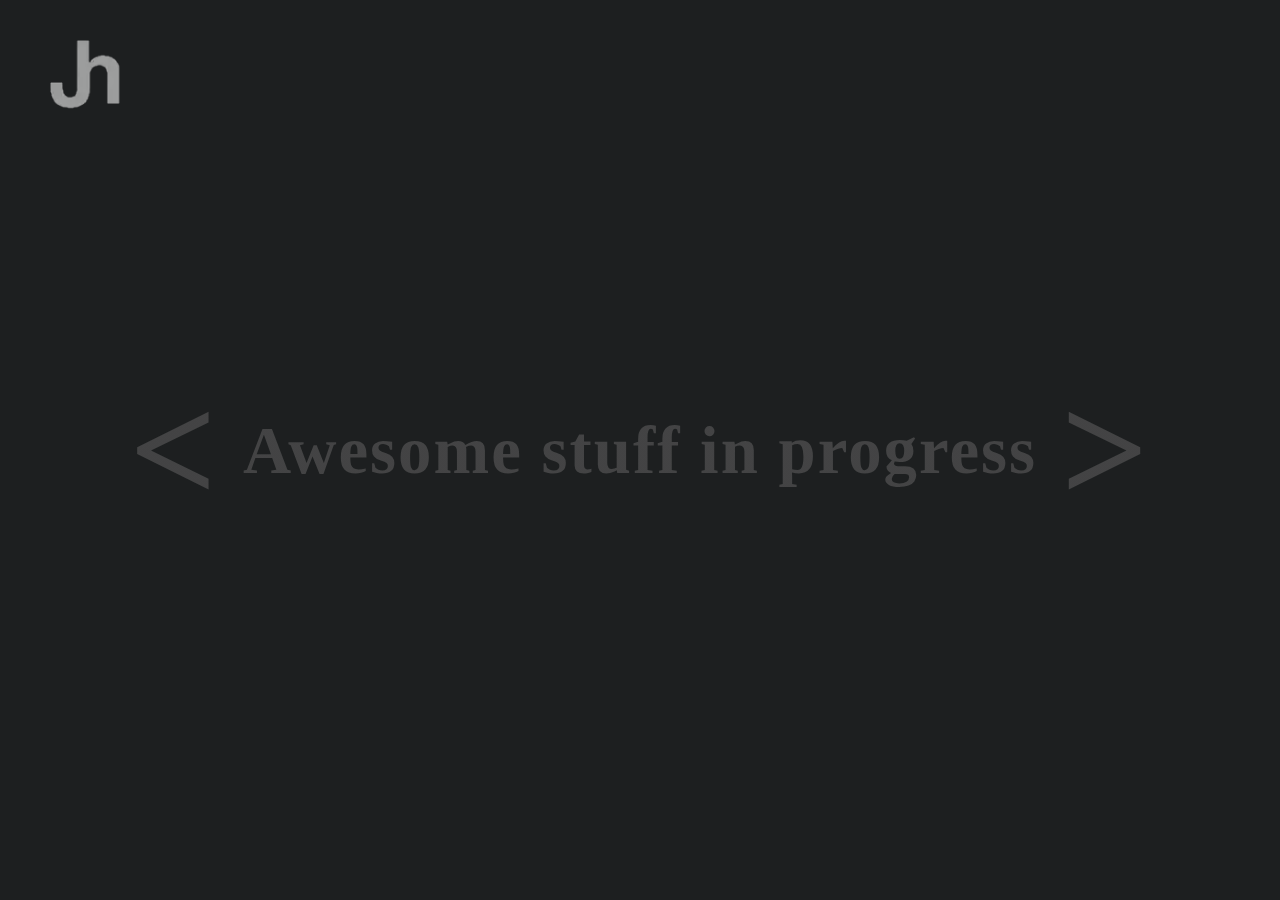
==== about.html @ 9899837f "linked about" ====
<!DOCTYPE html>
<html lang="en" dir="ltr">
  <head>
    <meta charset="utf-8">
    <title>Jimmy Hiller</title>
    <link rel="stylesheet" href="aboutstyle.css">
  </head>
  <body>
    <a href="index.html"> <img class="logo" src="jhlogo.png" alt=""> </a>
    <h1 class="header">

  <span><</span>Awesome stuff in progress<span>></span>
</h1>
  </body>
</html>
---- aboutstyle.css ----
html, body {
  height: 100%;
  margin: 0;
}

body {
  align-items: center;
  background-color: #1d1f20;
  display: flex;
  height: 100%;
  justify-content: center;
}

.logo {
  position:fixed;
  left:0;
  top:0;
  width: 100;
  height: 75px;
  margin-left: 40px;
  margin-top: 40px;
  opacity: 0.7;
}

h1 {
  align-items: center;
  display: flex;
  font-family: serif;
  font-size: 5.22vw;
  letter-spacing: 0.03em;
}

span {
  font-size: 12vw;
  display: inline-block;
  padding: 0 24px;
  vertical-align: middle;
}

.header {
  background-image: -webkit-linear-gradient(left, white 25%, #fde071 37.5%, #ef9671, #996a6e 62.5%, white 75%);
  /* background-image: linear-gradient(90deg, rgba(91, 91, 91, 0.62) 25%, #252525 38%, #606060, #aaaaaa 63%, rgba(91, 91, 91, 0.62) 75%); */
  background-image: linear-gradient(90deg, rgba(91, 91, 91, 0.62) 25%, #00f102 38%, #ebff00, #70cc59 63%, rgba(91, 91, 91, 0.62) 75%);
  background-position: right center;
  background-size: 400% auto;
  -webkit-background-clip: text;
  background-clip: text;
  color: white;
  -webkit-text-fill-color: transparent;
  text-fill-color: transparent;
  transition: color 200ms linear;
}

.header:hover {
  background-position: left center;
  color: #39d020;
  transition: background-position 2.5s ease-out;
}

/* GREEN/YELLOW gradient --- (90deg, rgba(91, 91, 91, 0.62) 25%, #00f102 38%, #ebff00, #70cc59 63%, rgba(91, 91, 91, 0.62) 75%) */
/* Grey/White gradient --- (90deg, rgba(91, 91, 91, 0.62) 25%, #252525 38%, #606060, #aaaaaa 63%, rgba(91, 91, 91, 0.62) 75%); */
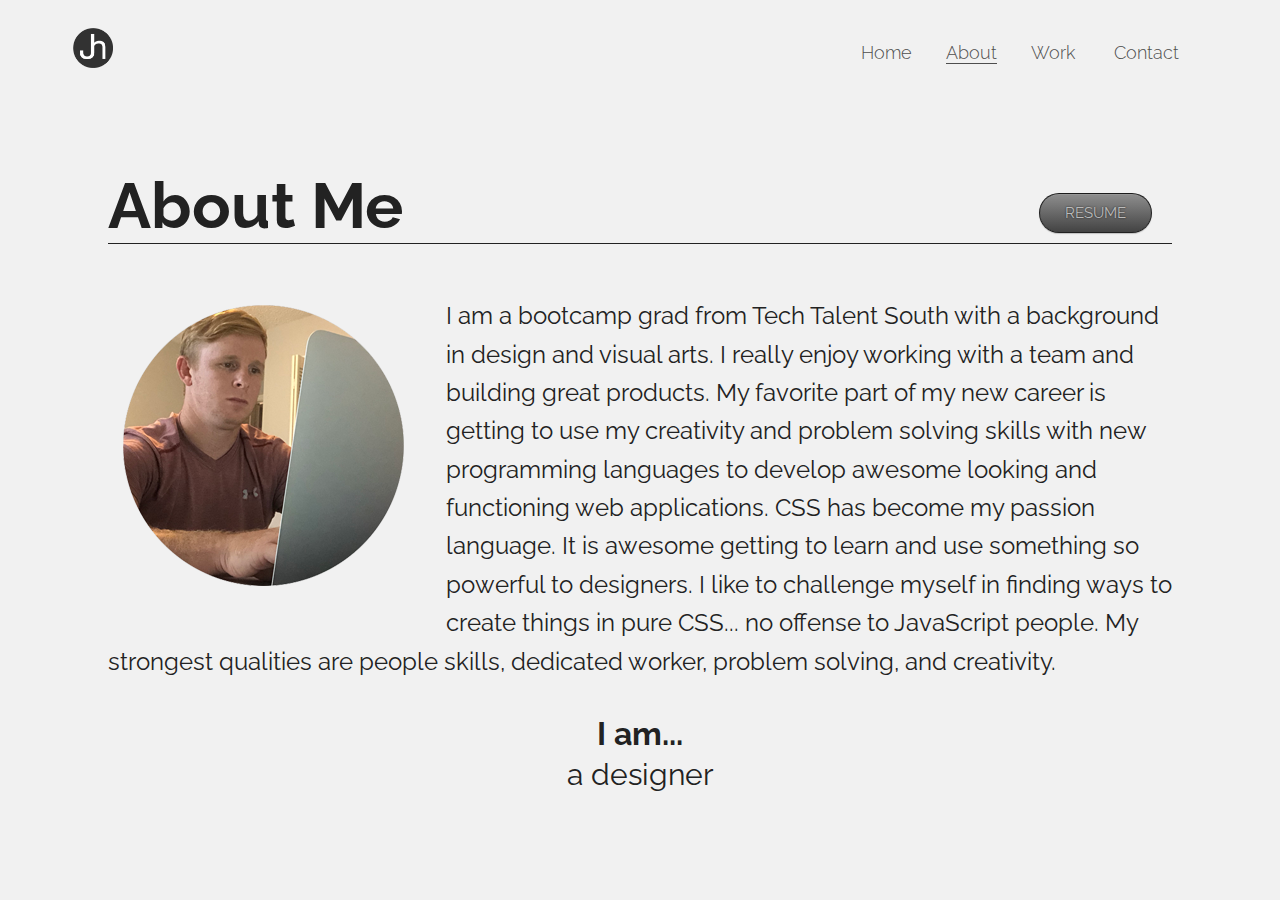
==== commit dfc9ec6e: "total redo of website" ====
--- a/about.html
+++ b/about.html
@@ -1,15 +1,115 @@
 <!DOCTYPE html>
 <html lang="en" dir="ltr">
+
+<head>
+  <meta charset="utf-8">
+  <title></title>
+</head>
+
+<body>
+  <!DOCTYPE html>
+  <html lang="en" dir="ltr">
+
   <head>
     <meta charset="utf-8">
-    <title>Jimmy Hiller</title>
-    <link rel="stylesheet" href="aboutstyle.css">
+    <title>Jimmy Hiller Web Designer/Developer</title>
+
+
+    <!-- CSS -->
+    <link rel="stylesheet" type="text/css" href="about.css">
+    <link rel="stylesheet" type="text/css" href="navstyle.css">
+
+    <!-- Bootstrap  -->
+    <link rel="stylesheet" href="css/bootstrap.css">
+
+    <!-- FONT AWESOME -->
+    <link rel="stylesheet" href="https://use.fontawesome.com/releases/v5.3.1/css/all.css" integrity="sha384-mzrmE5qonljUremFsqc01SB46JvROS7bZs3IO2EmfFsd15uHvIt+Y8vEf7N7fWAU" crossorigin="anonymous">
+
+    <!-- jQuery -->
+    <script src="https://ajax.googleapis.com/ajax/libs/jquery/3.3.1/jquery.min.js"></script>
+
   </head>
+
   <body>
-    <a href="index.html"> <img class="logo" src="jhlogo.png" alt=""> </a>
-    <h1 class="header">
 
-  <span><</span>Awesome stuff in progress<span>></span>
-</h1>
+    <!-- navbar -->
+    <header>
+      <div class="nav_bar">
+        <ul class="nav_">
+          <li class="item">
+            <a href="index.html">Home</a>
+          </li>
+
+          <li class="item">
+            <a href="about.html" class='active-page'>About</a>
+          </li>
+
+          <li class="item">
+            <a href="work.html">Work</a>
+          </li>
+
+          <li class="item">
+            <a href="contact.html" class="contact">Contact</a>
+          </li>
+        </ul>
+
+        <div class="logo">
+          <a href="index.html"> <img class="logo" src="jhlogogrey.png" alt=""> </a>
+        </div>
+      </div>
+    </header>
+
+
+      <!-- <i onclick="goBack()"class="fas fa-arrow-left" > Go Back</i> -->
+
+
+
+
+    <div class="container">
+      <a class="button lightGrey rounded" href="jhillerCV.pdf" target="_blank">RESUME</a>
+
+      <h2 class="about_me">About Me</h2>
+
+      <img class="picture" src="me.png">
+      <p>I am a bootcamp grad from Tech Talent South with a background in design and visual arts. I really enjoy working with a team and building great products. My favorite part of my new career is getting to use my creativity and problem solving skills
+        with new programming languages to develop awesome looking and functioning web applications. CSS has become my passion language. It is awesome getting to learn and use something so powerful to designers. I like to challenge myself in finding ways
+        to create things in pure CSS... no offense to JavaScript people. My strongest qualities are people skills, dedicated worker, problem solving, and creativity. </p>
+    </div>
+
+    <!-- Scrolling list -->
+    <div class="wrapper">
+      <h3>I am...</h3>
+      <div class="roles">
+        <div>
+          a designer
+        </div>
+
+        <div>
+          a web developer
+        </div>
+
+        <div>
+          creative
+        </div>
+        <div>
+          a fast learner
+        </div>
+
+        <div>
+          dedicated
+        </div>
+
+        <div>
+          never going to stop learning
+        </div>
+      </div>
+    </div>
+
+      <!-- javascrsipt link -->
+      <script src="mainjs.js"></script>
   </body>
+
+  </html>
+</body>
+
 </html>
--- a/about.css
+++ b/about.css
@@ -0,0 +1,146 @@
+@import url('https://fonts.googleapis.com/css?family=Raleway');
+
+
+* {
+  box-sizing: border-box;
+  font-family: 'Raleway', sans-serif;
+}
+
+body {
+  background: #f1f1f1;
+  color: #222;
+  font-family: 'Open Sans', sans-serif;
+}
+
+i{
+  margin-left: 80px;
+  margin-top: 20px
+}
+
+
+i:hover{
+  /* color: white; */
+  /* background-color: #818181; */
+  cursor: pointer;
+}
+
+
+
+h3{
+  text-align: center;
+  font-size: 2em;
+  margin-bottom: 5px;
+  margin-top: 5px;
+}
+.container{
+  margin-left: 100px;
+  margin-right: 100px;
+}
+
+ .container h2{
+   text-align: left;
+   font-size: 4em;
+   border-bottom: 1px solid;
+   margin-top: 80px;
+ }
+
+ .button {
+   margin: 25px 20px 0px 30px;
+   /* margin-bottom: 0px;
+   margin-top: 30px;
+   margin-left: 30px;
+   margin-right: 20px; */
+   float: right;
+   display: inline-block;
+   vertical-align: top;
+   padding: 10px 25px;
+   font-family: inherit;
+   cursor: pointer;
+   font-size: 15px;
+   color: white;
+   text-align: center;
+   text-decoration: none;
+   text-shadow: 0 0 2px rgba(255, 255, 255, 1);
+   background-color: #ccc;
+   background-clip: padding-box;
+   border: 1px solid;
+   border-color: #202020 #1a1a1a #111;
+   border-radius: 2px;
+   background-image: -webkit-linear-gradient(top, #efefef, #777);
+   background-image: -moz-linear-gradient(top, #efefef, #777);
+   background-image: -o-linear-gradient(top, #efefef, #777);
+   background-image: linear-gradient(to bottom, #efefef, #777);
+   -webkit-box-shadow: inset 0 1px rgba(255, 255, 255, 0.09), 0 1px 1px rgba(0, 0, 0, 0.3);
+   box-shadow: inset 0 1px rgba(255, 255, 255, 0.09), 0px 1px 1px rgba(0, 0, 0, 0.2);
+ }
+ .button:hover {
+   background-color: #aaaaaa;
+   background-image: -webkit-linear-gradient(top, #ccc, #555);
+   background-image: -moz-linear-gradient(top, #ccc, #555);
+   background-image: -o-linear-gradient(top, #ccc, #555);
+   background-image: linear-gradient(to bottom, #ccc, #555);
+ }
+ .button:active, .button.active {
+   background-color: #b42f32;
+   border-color: #1c1c1c #202020 #222;
+   -webkit-box-shadow: inset 0 2px 4px rgba(0, 0, 0, 0.3), 0 1px rgba(255, 255, 255, 0.09);
+   box-shadow: inset 0 2px 4px rgba(0, 0, 0, 0.3), 0 1px rgba(255, 255, 255, 0.09);
+ }
+
+ .rounded {border-radius:100em!important;}
+
+
+
+ .lightGrey {
+   color: #bbb;
+   text-shadow: 0 0 2px rgba(0, 0, 0, .7);
+   background-color: #303030;
+   border-color: #1c1c1c #202020 #222;
+   background-image: -webkit-linear-gradient(top, #8e8e8e, #434343);
+   background-image: -moz-linear-gradient(top, #8e8e8e, #434343);
+   background-image: -o-linear-gradient(top, #8e8e8e, #434343);
+   background-image: linear-gradient(to bottom, #8e8e8e, #434343);
+ }
+ .lightGrey:hover {
+   background-color: #313131;
+   background-image: -webkit-linear-gradient(top, #7b7b7b, #2a2a2a);
+   background-image: -moz-linear-gradient(top, #7b7b7b, #2a2a2a);
+   background-image: -o-linear-gradient(top, #7b7b7b, #2a2a2a);
+   background-image: linear-gradient(to bottom, #7b7b7b, #2a2a2a);
+ }
+
+
+ .container p {
+   font-size: 1.5em;
+   line-height: 1.6;
+ }
+
+ .picture{
+   float:left;
+   border-radius: 10px 10px;
+   padding-right: 25px;
+   margin-bottom: 20px;
+
+ }
+
+
+/* scrolling list */
+.wrapper {
+  padding-top: 5px;
+  width: 800px;
+  display: block;
+  text-align: center;
+  margin: 0 auto;
+}
+
+.roles {
+    font-size: 30px;
+    height: 50px;
+    vertical-align: middle;
+    overflow: hidden;
+}
+
+.roles div {
+    height: 50px;
+    transition: margin-top 1s ease-in-out;
+}
--- a/navstyle.css
+++ b/navstyle.css
@@ -0,0 +1,119 @@
+@import url('https://fonts.googleapis.com/css?family=Raleway');
+
+* {
+  box-sizing: border-box;
+  font-family: 'Raleway', sans-serif;
+}
+
+
+header {
+  position: fixed;
+  top: 0;
+  width: 100%;
+  z-index: 10;
+}
+
+@supports (position: sticky) {
+  body {
+    padding-top: 0;
+  }
+  header {
+    position: sticky;
+  }
+}
+
+
+
+.nav_bar {
+  align-items: center;
+  position: relative;
+  height: 80px;
+  width: 100%;
+  transition: 0.2s ease;
+  color: rgb(78, 78, 78);
+}
+
+.nav_bar ul li a.active-page
+{
+  border-bottom: 1px solid;
+}
+
+.nav_bar .nav_ {
+  margin: 0;
+  padding: 0;
+  display: inline-block;
+  float: right;
+  margin-right: 5%;
+}
+
+.nav_bar .nav_ .item {
+  list-style: none;
+  display: inline-block;
+  font-size: 18px;
+  padding: 5px;
+  font-weight: 300;
+  line-height: 80px;
+  margin-right: 20px;
+  transition: 0.5s ease;
+}
+
+.nav_bar .nav_ .item .contact {
+  display: inline-block;
+  height: 40px;
+  line-height: 30px;
+  padding: 5px;
+  border-radius: 2px;
+  transition: 0.5s ease;
+}
+
+.nav_bar .nav_ .item a {
+  text-decoration: none;
+  color: inherit;
+}
+
+.nav_bar .logo {
+  color: rgb(50, 50, 50);
+  float: left;
+  display: inline-block;
+  margin-top: 10px;
+  margin-left: 5%;
+  width: 40px;
+  height: 40px;
+  transition: 0.5s ease;
+}
+
+.scrolled {
+  background-color: rgba(62, 62, 62, 0.4);
+  color: white;
+  transition: 0.5s ease;
+}
+
+.scrolled.nav_bar {
+  height: 50px;
+  background-color: rgba(62, 62, 62, 0.8);
+  transition: 0.5s ease;
+}
+
+.scrolled.nav_bar .nav_ .item {
+  line-height: 40px;
+  transition: 0.5s ease;
+}
+
+.scrolled.nav_bar .nav_ .item .contact {
+  display: inline-block;
+  height: 40px;
+  line-height: 30px;
+  padding: 5px;
+  border-radius: 2px;
+  transition: 0.5s ease;
+}
+
+.scrolled.nav_bar .logo {
+  float: left;
+  display: inline-block;
+  margin-top: 5px;
+  margin-left: 5%;
+  width: 40px;
+  height: 40px;
+] transition: 0.5s ease;
+}
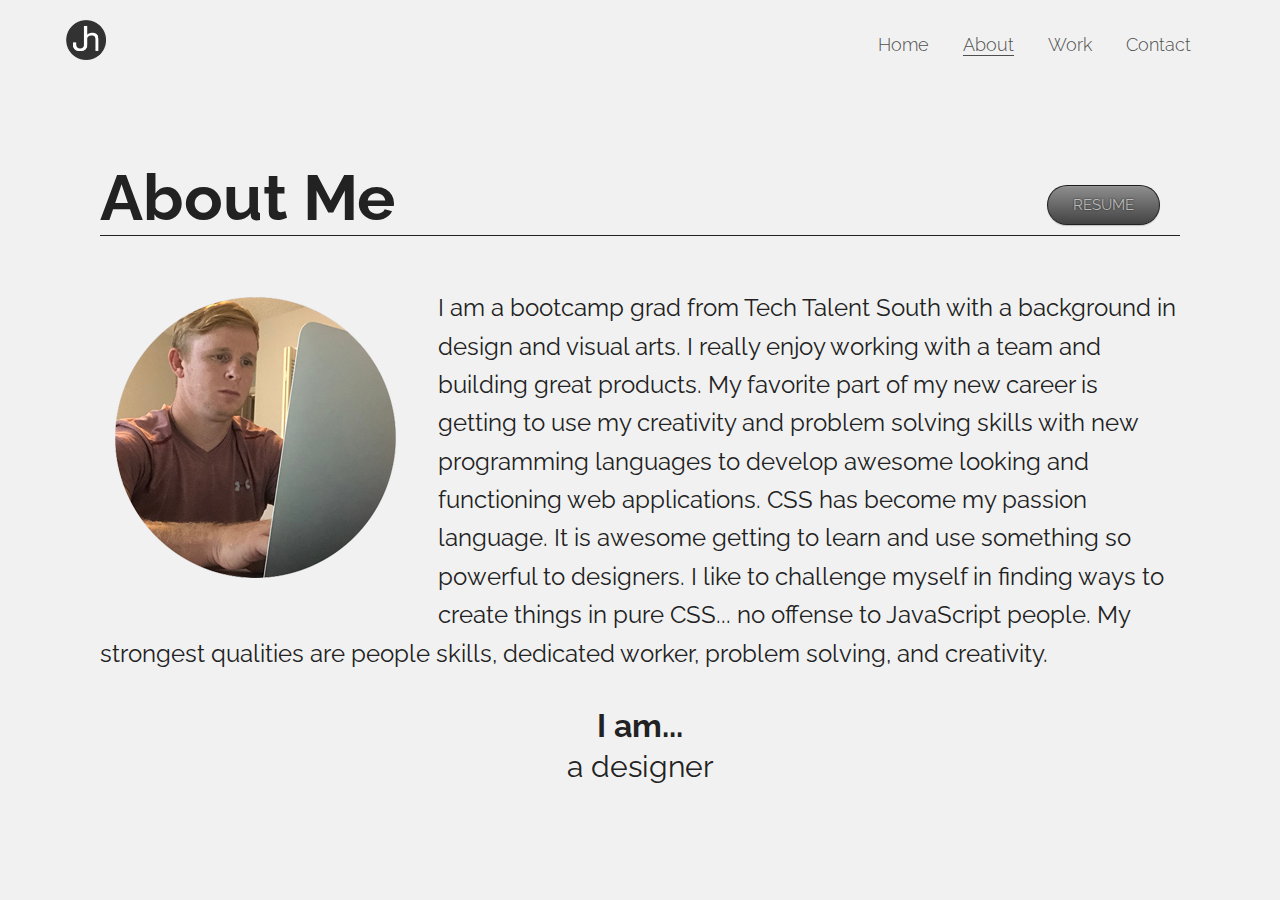
==== commit ad529c03: "web design page updates" ====
--- a/about.html
+++ b/about.html
@@ -1,23 +1,13 @@
 <!DOCTYPE html>
 <html lang="en" dir="ltr">
-
-<head>
-  <meta charset="utf-8">
-  <title></title>
-</head>
-
-<body>
-  <!DOCTYPE html>
-  <html lang="en" dir="ltr">
-
   <head>
     <meta charset="utf-8">
     <title>Jimmy Hiller Web Designer/Developer</title>
 
 
     <!-- CSS -->
-    <link rel="stylesheet" type="text/css" href="about.css">
-    <link rel="stylesheet" type="text/css" href="navstyle.css">
+    <link rel="stylesheet" type="text/css" href="CSS /about.css">
+    <link rel="stylesheet" type="text/css" href="CSS /navstyle.css">
 
     <!-- Bootstrap  -->
     <link rel="stylesheet" href="css/bootstrap.css">
--- a/CSS /about.css
+++ b/CSS /about.css
@@ -0,0 +1,147 @@
+@import url('https://fonts.googleapis.com/css?family=Raleway');
+
+
+* {
+  box-sizing: border-box;
+  font-family: 'Raleway', sans-serif;
+}
+
+body {
+  background: #f1f1f1;
+  color: #222;
+  font-family: 'Open Sans', sans-serif;
+margin: 0px
+}
+
+i{
+  margin-left: 80px;
+  margin-top: 20px
+}
+
+
+i:hover{
+  /* color: white; */
+  /* background-color: #818181; */
+  cursor: pointer;
+}
+
+
+
+h3{
+  text-align: center;
+  font-size: 2em;
+  margin-bottom: 5px;
+  margin-top: 5px;
+}
+.container{
+  margin-left: 100px;
+  margin-right: 100px;
+}
+
+ .container h2{
+   text-align: left;
+   font-size: 4em;
+   border-bottom: 1px solid;
+   margin-top: 80px;
+ }
+
+ .button {
+   margin: 25px 20px 0px 30px;
+   /* margin-bottom: 0px;
+   margin-top: 30px;
+   margin-left: 30px;
+   margin-right: 20px; */
+   float: right;
+   display: inline-block;
+   vertical-align: top;
+   padding: 10px 25px;
+   font-family: inherit;
+   cursor: pointer;
+   font-size: 15px;
+   color: white;
+   text-align: center;
+   text-decoration: none;
+   text-shadow: 0 0 2px rgba(255, 255, 255, 1);
+   background-color: #ccc;
+   background-clip: padding-box;
+   border: 1px solid;
+   border-color: #202020 #1a1a1a #111;
+   border-radius: 2px;
+   background-image: -webkit-linear-gradient(top, #efefef, #777);
+   background-image: -moz-linear-gradient(top, #efefef, #777);
+   background-image: -o-linear-gradient(top, #efefef, #777);
+   background-image: linear-gradient(to bottom, #efefef, #777);
+   -webkit-box-shadow: inset 0 1px rgba(255, 255, 255, 0.09), 0 1px 1px rgba(0, 0, 0, 0.3);
+   box-shadow: inset 0 1px rgba(255, 255, 255, 0.09), 0px 1px 1px rgba(0, 0, 0, 0.2);
+ }
+ .button:hover {
+   background-color: #aaaaaa;
+   background-image: -webkit-linear-gradient(top, #ccc, #555);
+   background-image: -moz-linear-gradient(top, #ccc, #555);
+   background-image: -o-linear-gradient(top, #ccc, #555);
+   background-image: linear-gradient(to bottom, #ccc, #555);
+ }
+ .button:active, .button.active {
+   background-color: #b42f32;
+   border-color: #1c1c1c #202020 #222;
+   -webkit-box-shadow: inset 0 2px 4px rgba(0, 0, 0, 0.3), 0 1px rgba(255, 255, 255, 0.09);
+   box-shadow: inset 0 2px 4px rgba(0, 0, 0, 0.3), 0 1px rgba(255, 255, 255, 0.09);
+ }
+
+ .rounded {border-radius:100em!important;}
+
+
+
+ .lightGrey {
+   color: #bbb;
+   text-shadow: 0 0 2px rgba(0, 0, 0, .7);
+   background-color: #303030;
+   border-color: #1c1c1c #202020 #222;
+   background-image: -webkit-linear-gradient(top, #8e8e8e, #434343);
+   background-image: -moz-linear-gradient(top, #8e8e8e, #434343);
+   background-image: -o-linear-gradient(top, #8e8e8e, #434343);
+   background-image: linear-gradient(to bottom, #8e8e8e, #434343);
+ }
+ .lightGrey:hover {
+   background-color: #313131;
+   background-image: -webkit-linear-gradient(top, #7b7b7b, #2a2a2a);
+   background-image: -moz-linear-gradient(top, #7b7b7b, #2a2a2a);
+   background-image: -o-linear-gradient(top, #7b7b7b, #2a2a2a);
+   background-image: linear-gradient(to bottom, #7b7b7b, #2a2a2a);
+ }
+
+
+ .container p {
+   font-size: 1.5em;
+   line-height: 1.6;
+ }
+
+ .picture{
+   float:left;
+   border-radius: 10px 10px;
+   padding-right: 25px;
+   margin-bottom: 20px;
+
+ }
+
+
+/* scrolling list */
+.wrapper {
+  padding-top: 5px;
+  width: 800px;
+  display: block;
+  text-align: center;
+  margin: 0 auto;
+}
+
+.roles {
+    font-size: 30px;
+    height: 50px;
+    vertical-align: middle;
+    overflow: hidden;
+}
+
+.roles div {
+    height: 50px;
+    transition: margin-top 1s ease-in-out;
+}
--- a/CSS /navstyle.css
+++ b/CSS /navstyle.css
@@ -0,0 +1,114 @@
+@import url('https://fonts.googleapis.com/css?family=Raleway');
+
+
+
+* {
+  box-sizing: border-box;
+  font-family: 'Raleway', sans-serif;
+}
+
+
+header {
+  position: fixed;
+  top: 0;
+  width: 100%;
+  z-index: 10;
+}
+
+@supports (position: sticky) {
+  body {
+    padding-top: 0;
+  }
+  header {
+    position: sticky;
+  }
+}
+
+
+
+.nav_bar {
+  align-items: center;
+  position: relative;
+  height: 80px;
+  width: 100%;
+  transition: 0.2s ease;
+  color: rgb(78, 78, 78);
+}
+
+.nav_bar ul li a.active-page
+{
+  border-bottom: 1px solid;
+}
+
+.nav_bar .nav_ {
+  margin: 0;
+  padding: 0;
+  display: inline-block;
+  float: right;
+  margin-right: 5%;
+}
+
+.nav_bar .nav_ .item {
+  list-style: none;
+  display: inline-block;
+  font-size: 18px;
+  padding: 5px;
+  font-weight: 300;
+  line-height: 80px;
+  margin-right: 20px;
+  transition: 0.5s ease;
+}
+
+
+
+.nav_bar .nav_ .item a {
+  text-decoration: none;
+  color: inherit;
+}
+
+.nav_bar .logo {
+  color: rgb(50, 50, 50);
+  float: left;
+  display: inline-block;
+  margin-top: 10px;
+  margin-left: 5%;
+  width: 40px;
+  height: 40px;
+  transition: 0.5s ease;
+}
+
+.nav_bar img {
+  height: 40px;
+  width: 40px;
+  float: left;
+:
+ }
+
+.scrolled {
+  background-color: rgba(62, 62, 62, 0.4);
+  color: white;
+  transition: 0.5s ease;
+}
+
+.scrolled.nav_bar {
+  height: 50px;
+  background-color: rgba(62, 62, 62, 0.8);
+  transition: 0.5s ease;
+}
+
+.scrolled.nav_bar .nav_ .item {
+  line-height: 40px;
+  transition: 0.5s ease;
+}
+
+
+
+.scrolled.nav_bar .logo {
+  float: left;
+  display: inline-block;
+  margin-top: 5px;
+  margin-left: 5%;
+  width: 40px;
+  height: 40px;
+] transition: 0.5s ease;
+}
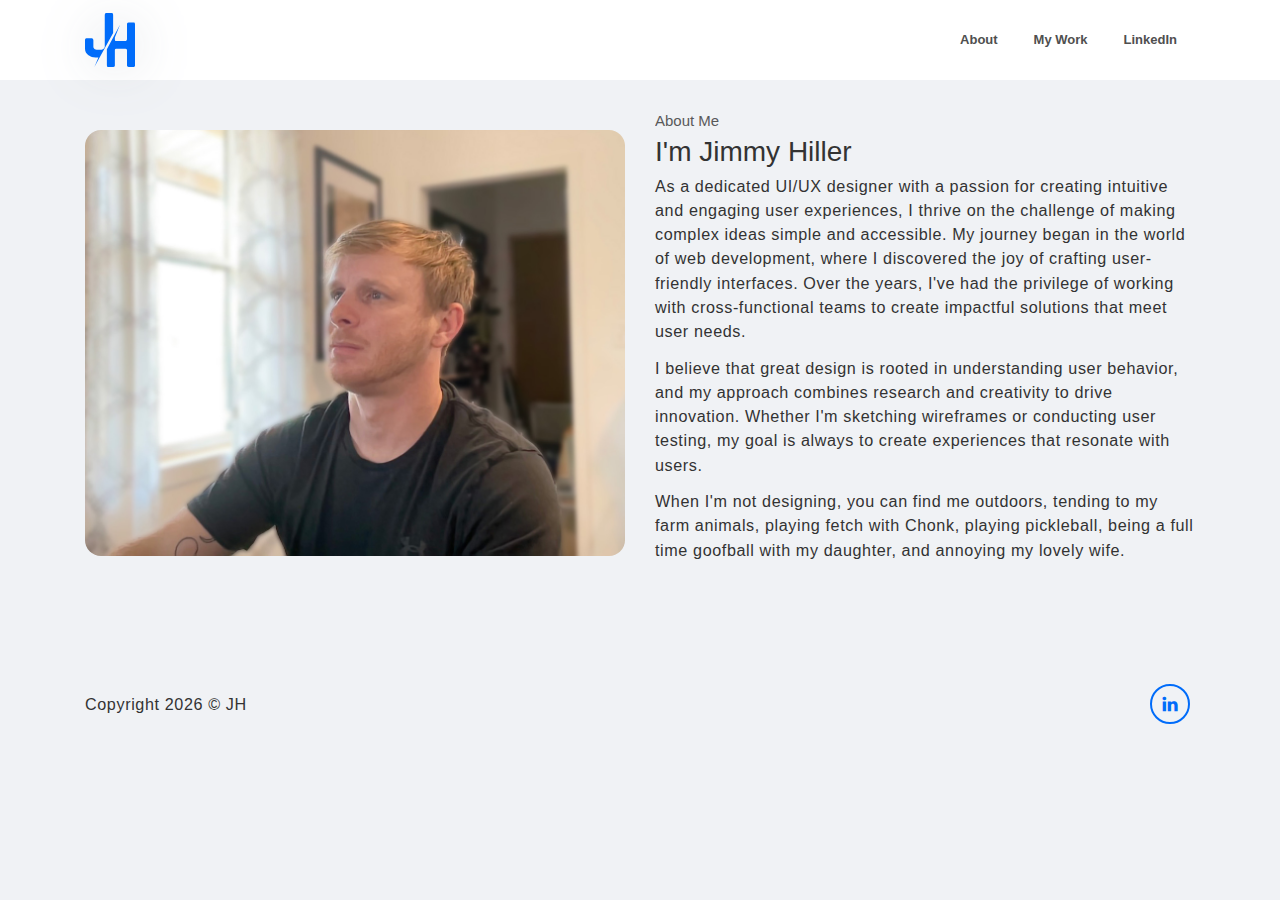
==== commit cf6654f2: "new files loaded" ====
--- a/about.html
+++ b/about.html
@@ -1,105 +1,82 @@
 <!DOCTYPE html>
-<html lang="en" dir="ltr">
-  <head>
+<html lang="en">
+<head>
     <meta charset="utf-8">
-    <title>Jimmy Hiller Web Designer/Developer</title>
+    <meta name="viewport" content="width=device-width, initial-scale=1, shrink-to-fit=no">
+    <meta name="description" content="About Jimmy Hiller, UX Designer.">
+    <meta name="author" content="Devcrud">
+    <title>About Jimmy Hiller | UX Designer</title>
+    <link rel="stylesheet" href="assets/vendors/themify-icons/css/themify-icons.css">
+    <link rel="stylesheet" href="assets/css/steller.css">
+</head>
+<body data-spy="scroll" data-target=".navbar" data-offset="40" id="about" class="about-body">
 
+    <!-- Page navigation -->
+    <nav class="navbar navbar-expand-lg navbar-light fixed-top" data-spy="affix" data-offset-top="0">
+        <div class="container">
+            <a class="navbar-brand" href="index.html"><img src="assets/imgs/jh-logo.svg" alt="Jimmy Hiller JH Logo"></a>
+            <button class="navbar-toggler" type="button" data-toggle="collapse" data-target="#navbarSupportedContent" aria-controls="navbarSupportedContent" aria-expanded="false" aria-label="Toggle navigation">
+                <span class="navbar-toggler-icon"></span>
+            </button>
 
-    <!-- CSS -->
-    <link rel="stylesheet" type="text/css" href="CSS /about.css">
-    <link rel="stylesheet" type="text/css" href="CSS /navstyle.css">
+            <div class="collapse navbar-collapse" id="navbarSupportedContent">
+                <ul class="navbar-nav ml-auto align-items-center">
+                    <li class="nav-item">
+                        <a class="nav-link" href="about.html">About</a>
+                    </li>
+                    <li class="nav-item">
+                        <a class="nav-link" href="index.html">My Work</a>
+                    </li>                   
+                    <li class="nav-item">
+                        <a class="nav-link" href="https://www.linkedin.com/in/jimmy-hiller/" target="_blank">LinkedIn</a>
+                    </li>
+                </ul>
+            </div>
+        </div>          
+    </nav>
+    <!-- End of page navigation -->
 
-    <!-- Bootstrap  -->
-    <link rel="stylesheet" href="css/bootstrap.css">
+    <!-- About Section -->
+    <section id="about" class="section about-section">
+        <div class="container">
+            <div class="row align-items-center">
+                <div class="col-md-6">
+                    <img src="assets/imgs/new-profile-picture.jpg" alt="Picture of Jimmy Hiller" class="img-fluid about-image">
+                </div>
+                <div class="col-md-6">
+                    <h6 class="subtitle">About Me</h6>
+                    <h6 class="title">I'm Jimmy Hiller</h6>
+                    <p>As a dedicated UI/UX designer with a passion for creating intuitive and engaging user experiences, I thrive on the challenge of making complex ideas simple and accessible. My journey began in the world of web development, where I discovered the joy of crafting user-friendly interfaces. Over the years, I've had the privilege of working with cross-functional teams to create impactful solutions that meet user needs.</p>
+                    <p>I believe that great design is rooted in understanding user behavior, and my approach combines research and creativity to drive innovation. Whether I'm sketching wireframes or conducting user testing, my goal is always to create experiences that resonate with users.</p>
+                    <p>When I'm not designing, you can find me outdoors, tending to my farm animals, playing fetch with Chonk, playing pickleball, being a full time goofball with my daughter, and annoying my lovely wife.</p>
+                </div>
+            </div>
+        </div>
+    </section>
+    <!-- End of About Section -->
 
-    <!-- FONT AWESOME -->
-    <link rel="stylesheet" href="https://use.fontawesome.com/releases/v5.3.1/css/all.css" integrity="sha384-mzrmE5qonljUremFsqc01SB46JvROS7bZs3IO2EmfFsd15uHvIt+Y8vEf7N7fWAU" crossorigin="anonymous">
+    <!-- Page Footer -->
+    <footer class="page-footer">
+        <div class="container">
+            <div class="row align-items-center">
+                <div class="col-sm-6">
+                    <p>Copyright <script>document.write(new Date().getFullYear())</script> &copy; JH</p>
+                </div>
+                <div class="col-sm-6">
+                    <div class="socials">
+                        <a class="social-item" href="https://www.linkedin.com/in/jimmy-hiller/" target="_blank" aria-label="LinkedIn Link"><i class="ti-linkedin"></i></a>
+                    </div>
+                </div>
+            </div>
+        </div>
+    </footer>
+    <!-- End of page footer -->
 
-    <!-- jQuery -->
-    <script src="https://ajax.googleapis.com/ajax/libs/jquery/3.3.1/jquery.min.js"></script>
+    <!-- Core JavaScript -->
+    <script src="assets/vendors/jquery/jquery-3.4.1.js"></script>
+    <script src="assets/vendors/bootstrap/bootstrap.bundle.js"></script>
+    <script src="assets/vendors/bootstrap/bootstrap.affix.js"></script>
+    <script src="assets/js/steller.js"></script>
 
-  </head>
-
-  <body>
-
-    <!-- navbar -->
-    <header>
-      <div class="nav_bar">
-        <ul class="nav_">
-          <li class="item">
-            <a href="index.html">Home</a>
-          </li>
-
-          <li class="item">
-            <a href="about.html" class='active-page'>About</a>
-          </li>
-
-          <li class="item">
-            <a href="work.html">Work</a>
-          </li>
-
-          <li class="item">
-            <a href="contact.html" class="contact">Contact</a>
-          </li>
-        </ul>
-
-        <div class="logo">
-          <a href="index.html"> <img class="logo" src="jhlogogrey.png" alt=""> </a>
-        </div>
-      </div>
-    </header>
-
-
-      <!-- <i onclick="goBack()"class="fas fa-arrow-left" > Go Back</i> -->
-
-
-
-
-    <div class="container">
-      <a class="button lightGrey rounded" href="jhillerCV.pdf" target="_blank">RESUME</a>
-
-      <h2 class="about_me">About Me</h2>
-
-      <img class="picture" src="me.png">
-      <p>I am a bootcamp grad from Tech Talent South with a background in design and visual arts. I really enjoy working with a team and building great products. My favorite part of my new career is getting to use my creativity and problem solving skills
-        with new programming languages to develop awesome looking and functioning web applications. CSS has become my passion language. It is awesome getting to learn and use something so powerful to designers. I like to challenge myself in finding ways
-        to create things in pure CSS... no offense to JavaScript people. My strongest qualities are people skills, dedicated worker, problem solving, and creativity. </p>
-    </div>
-
-    <!-- Scrolling list -->
-    <div class="wrapper">
-      <h3>I am...</h3>
-      <div class="roles">
-        <div>
-          a designer
-        </div>
-
-        <div>
-          a web developer
-        </div>
-
-        <div>
-          creative
-        </div>
-        <div>
-          a fast learner
-        </div>
-
-        <div>
-          dedicated
-        </div>
-
-        <div>
-          never going to stop learning
-        </div>
-      </div>
-    </div>
-
-      <!-- javascrsipt link -->
-      <script src="mainjs.js"></script>
-  </body>
-
-  </html>
 </body>
-
 </html>
--- a/assets/vendors/themify-icons/css/themify-icons.css
+++ b/assets/vendors/themify-icons/css/themify-icons.css
@@ -0,0 +1,1081 @@
+@font-face {
+	font-family: 'themify';
+	src:url("../fonts/themify.eot?-fvbane");
+	src:url("../fonts/themify.eot?#iefix-fvbane") format("embedded-opentype"),
+		url("../fonts/themify.woff?-fvbane") format("woff"),
+		url("../fonts/themify.ttf?-fvbane") format("truetype"),
+		url("../fonts/themify.svg?-fvbane#themify") format("svg");
+	font-weight: normal;
+	font-style: normal;
+}
+
+[class^="ti-"], [class*=" ti-"] {
+	font-family: 'themify';
+	speak: none;
+	font-style: normal;
+	font-weight: normal;
+	font-variant: normal;
+	text-transform: none;
+	line-height: 1;
+
+	/* Better Font Rendering =========== */
+	-webkit-font-smoothing: antialiased;
+	-moz-osx-font-smoothing: grayscale;
+}
+
+.ti-wand:before {
+	content: "\e600";
+}
+.ti-volume:before {
+	content: "\e601";
+}
+.ti-user:before {
+	content: "\e602";
+}
+.ti-unlock:before {
+	content: "\e603";
+}
+.ti-unlink:before {
+	content: "\e604";
+}
+.ti-trash:before {
+	content: "\e605";
+}
+.ti-thought:before {
+	content: "\e606";
+}
+.ti-target:before {
+	content: "\e607";
+}
+.ti-tag:before {
+	content: "\e608";
+}
+.ti-tablet:before {
+	content: "\e609";
+}
+.ti-star:before {
+	content: "\e60a";
+}
+.ti-spray:before {
+	content: "\e60b";
+}
+.ti-signal:before {
+	content: "\e60c";
+}
+.ti-shopping-cart:before {
+	content: "\e60d";
+}
+.ti-shopping-cart-full:before {
+	content: "\e60e";
+}
+.ti-settings:before {
+	content: "\e60f";
+}
+.ti-search:before {
+	content: "\e610";
+}
+.ti-zoom-in:before {
+	content: "\e611";
+}
+.ti-zoom-out:before {
+	content: "\e612";
+}
+.ti-cut:before {
+	content: "\e613";
+}
+.ti-ruler:before {
+	content: "\e614";
+}
+.ti-ruler-pencil:before {
+	content: "\e615";
+}
+.ti-ruler-alt:before {
+	content: "\e616";
+}
+.ti-bookmark:before {
+	content: "\e617";
+}
+.ti-bookmark-alt:before {
+	content: "\e618";
+}
+.ti-reload:before {
+	content: "\e619";
+}
+.ti-plus:before {
+	content: "\e61a";
+}
+.ti-pin:before {
+	content: "\e61b";
+}
+.ti-pencil:before {
+	content: "\e61c";
+}
+.ti-pencil-alt:before {
+	content: "\e61d";
+}
+.ti-paint-roller:before {
+	content: "\e61e";
+}
+.ti-paint-bucket:before {
+	content: "\e61f";
+}
+.ti-na:before {
+	content: "\e620";
+}
+.ti-mobile:before {
+	content: "\e621";
+}
+.ti-minus:before {
+	content: "\e622";
+}
+.ti-medall:before {
+	content: "\e623";
+}
+.ti-medall-alt:before {
+	content: "\e624";
+}
+.ti-marker:before {
+	content: "\e625";
+}
+.ti-marker-alt:before {
+	content: "\e626";
+}
+.ti-arrow-up:before {
+	content: "\e627";
+}
+.ti-arrow-right:before {
+	content: "\e628";
+}
+.ti-arrow-left:before {
+	content: "\e629";
+}
+.ti-arrow-down:before {
+	content: "\e62a";
+}
+.ti-lock:before {
+	content: "\e62b";
+}
+.ti-location-arrow:before {
+	content: "\e62c";
+}
+.ti-link:before {
+	content: "\e62d";
+}
+.ti-layout:before {
+	content: "\e62e";
+}
+.ti-layers:before {
+	content: "\e62f";
+}
+.ti-layers-alt:before {
+	content: "\e630";
+}
+.ti-key:before {
+	content: "\e631";
+}
+.ti-import:before {
+	content: "\e632";
+}
+.ti-image:before {
+	content: "\e633";
+}
+.ti-heart:before {
+	content: "\e634";
+}
+.ti-heart-broken:before {
+	content: "\e635";
+}
+.ti-hand-stop:before {
+	content: "\e636";
+}
+.ti-hand-open:before {
+	content: "\e637";
+}
+.ti-hand-drag:before {
+	content: "\e638";
+}
+.ti-folder:before {
+	content: "\e639";
+}
+.ti-flag:before {
+	content: "\e63a";
+}
+.ti-flag-alt:before {
+	content: "\e63b";
+}
+.ti-flag-alt-2:before {
+	content: "\e63c";
+}
+.ti-eye:before {
+	content: "\e63d";
+}
+.ti-export:before {
+	content: "\e63e";
+}
+.ti-exchange-vertical:before {
+	content: "\e63f";
+}
+.ti-desktop:before {
+	content: "\e640";
+}
+.ti-cup:before {
+	content: "\e641";
+}
+.ti-crown:before {
+	content: "\e642";
+}
+.ti-comments:before {
+	content: "\e643";
+}
+.ti-comment:before {
+	content: "\e644";
+}
+.ti-comment-alt:before {
+	content: "\e645";
+}
+.ti-close:before {
+	content: "\e646";
+}
+.ti-clip:before {
+	content: "\e647";
+}
+.ti-angle-up:before {
+	content: "\e648";
+}
+.ti-angle-right:before {
+	content: "\e649";
+}
+.ti-angle-left:before {
+	content: "\e64a";
+}
+.ti-angle-down:before {
+	content: "\e64b";
+}
+.ti-check:before {
+	content: "\e64c";
+}
+.ti-check-box:before {
+	content: "\e64d";
+}
+.ti-camera:before {
+	content: "\e64e";
+}
+.ti-announcement:before {
+	content: "\e64f";
+}
+.ti-brush:before {
+	content: "\e650";
+}
+.ti-briefcase:before {
+	content: "\e651";
+}
+.ti-bolt:before {
+	content: "\e652";
+}
+.ti-bolt-alt:before {
+	content: "\e653";
+}
+.ti-blackboard:before {
+	content: "\e654";
+}
+.ti-bag:before {
+	content: "\e655";
+}
+.ti-move:before {
+	content: "\e656";
+}
+.ti-arrows-vertical:before {
+	content: "\e657";
+}
+.ti-arrows-horizontal:before {
+	content: "\e658";
+}
+.ti-fullscreen:before {
+	content: "\e659";
+}
+.ti-arrow-top-right:before {
+	content: "\e65a";
+}
+.ti-arrow-top-left:before {
+	content: "\e65b";
+}
+.ti-arrow-circle-up:before {
+	content: "\e65c";
+}
+.ti-arrow-circle-right:before {
+	content: "\e65d";
+}
+.ti-arrow-circle-left:before {
+	content: "\e65e";
+}
+.ti-arrow-circle-down:before {
+	content: "\e65f";
+}
+.ti-angle-double-up:before {
+	content: "\e660";
+}
+.ti-angle-double-right:before {
+	content: "\e661";
+}
+.ti-angle-double-left:before {
+	content: "\e662";
+}
+.ti-angle-double-down:before {
+	content: "\e663";
+}
+.ti-zip:before {
+	content: "\e664";
+}
+.ti-world:before {
+	content: "\e665";
+}
+.ti-wheelchair:before {
+	content: "\e666";
+}
+.ti-view-list:before {
+	content: "\e667";
+}
+.ti-view-list-alt:before {
+	content: "\e668";
+}
+.ti-view-grid:before {
+	content: "\e669";
+}
+.ti-uppercase:before {
+	content: "\e66a";
+}
+.ti-upload:before {
+	content: "\e66b";
+}
+.ti-underline:before {
+	content: "\e66c";
+}
+.ti-truck:before {
+	content: "\e66d";
+}
+.ti-timer:before {
+	content: "\e66e";
+}
+.ti-ticket:before {
+	content: "\e66f";
+}
+.ti-thumb-up:before {
+	content: "\e670";
+}
+.ti-thumb-down:before {
+	content: "\e671";
+}
+.ti-text:before {
+	content: "\e672";
+}
+.ti-stats-up:before {
+	content: "\e673";
+}
+.ti-stats-down:before {
+	content: "\e674";
+}
+.ti-split-v:before {
+	content: "\e675";
+}
+.ti-split-h:before {
+	content: "\e676";
+}
+.ti-smallcap:before {
+	content: "\e677";
+}
+.ti-shine:before {
+	content: "\e678";
+}
+.ti-shift-right:before {
+	content: "\e679";
+}
+.ti-shift-left:before {
+	content: "\e67a";
+}
+.ti-shield:before {
+	content: "\e67b";
+}
+.ti-notepad:before {
+	content: "\e67c";
+}
+.ti-server:before {
+	content: "\e67d";
+}
+.ti-quote-right:before {
+	content: "\e67e";
+}
+.ti-quote-left:before {
+	content: "\e67f";
+}
+.ti-pulse:before {
+	content: "\e680";
+}
+.ti-printer:before {
+	content: "\e681";
+}
+.ti-power-off:before {
+	content: "\e682";
+}
+.ti-plug:before {
+	content: "\e683";
+}
+.ti-pie-chart:before {
+	content: "\e684";
+}
+.ti-paragraph:before {
+	content: "\e685";
+}
+.ti-panel:before {
+	content: "\e686";
+}
+.ti-package:before {
+	content: "\e687";
+}
+.ti-music:before {
+	content: "\e688";
+}
+.ti-music-alt:before {
+	content: "\e689";
+}
+.ti-mouse:before {
+	content: "\e68a";
+}
+.ti-mouse-alt:before {
+	content: "\e68b";
+}
+.ti-money:before {
+	content: "\e68c";
+}
+.ti-microphone:before {
+	content: "\e68d";
+}
+.ti-menu:before {
+	content: "\e68e";
+}
+.ti-menu-alt:before {
+	content: "\e68f";
+}
+.ti-map:before {
+	content: "\e690";
+}
+.ti-map-alt:before {
+	content: "\e691";
+}
+.ti-loop:before {
+	content: "\e692";
+}
+.ti-location-pin:before {
+	content: "\e693";
+}
+.ti-list:before {
+	content: "\e694";
+}
+.ti-light-bulb:before {
+	content: "\e695";
+}
+.ti-Italic:before {
+	content: "\e696";
+}
+.ti-info:before {
+	content: "\e697";
+}
+.ti-infinite:before {
+	content: "\e698";
+}
+.ti-id-badge:before {
+	content: "\e699";
+}
+.ti-hummer:before {
+	content: "\e69a";
+}
+.ti-home:before {
+	content: "\e69b";
+}
+.ti-help:before {
+	content: "\e69c";
+}
+.ti-headphone:before {
+	content: "\e69d";
+}
+.ti-harddrives:before {
+	content: "\e69e";
+}
+.ti-harddrive:before {
+	content: "\e69f";
+}
+.ti-gift:before {
+	content: "\e6a0";
+}
+.ti-game:before {
+	content: "\e6a1";
+}
+.ti-filter:before {
+	content: "\e6a2";
+}
+.ti-files:before {
+	content: "\e6a3";
+}
+.ti-file:before {
+	content: "\e6a4";
+}
+.ti-eraser:before {
+	content: "\e6a5";
+}
+.ti-envelope:before {
+	content: "\e6a6";
+}
+.ti-download:before {
+	content: "\e6a7";
+}
+.ti-direction:before {
+	content: "\e6a8";
+}
+.ti-direction-alt:before {
+	content: "\e6a9";
+}
+.ti-dashboard:before {
+	content: "\e6aa";
+}
+.ti-control-stop:before {
+	content: "\e6ab";
+}
+.ti-control-shuffle:before {
+	content: "\e6ac";
+}
+.ti-control-play:before {
+	content: "\e6ad";
+}
+.ti-control-pause:before {
+	content: "\e6ae";
+}
+.ti-control-forward:before {
+	content: "\e6af";
+}
+.ti-control-backward:before {
+	content: "\e6b0";
+}
+.ti-cloud:before {
+	content: "\e6b1";
+}
+.ti-cloud-up:before {
+	content: "\e6b2";
+}
+.ti-cloud-down:before {
+	content: "\e6b3";
+}
+.ti-clipboard:before {
+	content: "\e6b4";
+}
+.ti-car:before {
+	content: "\e6b5";
+}
+.ti-calendar:before {
+	content: "\e6b6";
+}
+.ti-book:before {
+	content: "\e6b7";
+}
+.ti-bell:before {
+	content: "\e6b8";
+}
+.ti-basketball:before {
+	content: "\e6b9";
+}
+.ti-bar-chart:before {
+	content: "\e6ba";
+}
+.ti-bar-chart-alt:before {
+	content: "\e6bb";
+}
+.ti-back-right:before {
+	content: "\e6bc";
+}
+.ti-back-left:before {
+	content: "\e6bd";
+}
+.ti-arrows-corner:before {
+	content: "\e6be";
+}
+.ti-archive:before {
+	content: "\e6bf";
+}
+.ti-anchor:before {
+	content: "\e6c0";
+}
+.ti-align-right:before {
+	content: "\e6c1";
+}
+.ti-align-left:before {
+	content: "\e6c2";
+}
+.ti-align-justify:before {
+	content: "\e6c3";
+}
+.ti-align-center:before {
+	content: "\e6c4";
+}
+.ti-alert:before {
+	content: "\e6c5";
+}
+.ti-alarm-clock:before {
+	content: "\e6c6";
+}
+.ti-agenda:before {
+	content: "\e6c7";
+}
+.ti-write:before {
+	content: "\e6c8";
+}
+.ti-window:before {
+	content: "\e6c9";
+}
+.ti-widgetized:before {
+	content: "\e6ca";
+}
+.ti-widget:before {
+	content: "\e6cb";
+}
+.ti-widget-alt:before {
+	content: "\e6cc";
+}
+.ti-wallet:before {
+	content: "\e6cd";
+}
+.ti-video-clapper:before {
+	content: "\e6ce";
+}
+.ti-video-camera:before {
+	content: "\e6cf";
+}
+.ti-vector:before {
+	content: "\e6d0";
+}
+.ti-themify-logo:before {
+	content: "\e6d1";
+}
+.ti-themify-favicon:before {
+	content: "\e6d2";
+}
+.ti-themify-favicon-alt:before {
+	content: "\e6d3";
+}
+.ti-support:before {
+	content: "\e6d4";
+}
+.ti-stamp:before {
+	content: "\e6d5";
+}
+.ti-split-v-alt:before {
+	content: "\e6d6";
+}
+.ti-slice:before {
+	content: "\e6d7";
+}
+.ti-shortcode:before {
+	content: "\e6d8";
+}
+.ti-shift-right-alt:before {
+	content: "\e6d9";
+}
+.ti-shift-left-alt:before {
+	content: "\e6da";
+}
+.ti-ruler-alt-2:before {
+	content: "\e6db";
+}
+.ti-receipt:before {
+	content: "\e6dc";
+}
+.ti-pin2:before {
+	content: "\e6dd";
+}
+.ti-pin-alt:before {
+	content: "\e6de";
+}
+.ti-pencil-alt2:before {
+	content: "\e6df";
+}
+.ti-palette:before {
+	content: "\e6e0";
+}
+.ti-more:before {
+	content: "\e6e1";
+}
+.ti-more-alt:before {
+	content: "\e6e2";
+}
+.ti-microphone-alt:before {
+	content: "\e6e3";
+}
+.ti-magnet:before {
+	content: "\e6e4";
+}
+.ti-line-double:before {
+	content: "\e6e5";
+}
+.ti-line-dotted:before {
+	content: "\e6e6";
+}
+.ti-line-dashed:before {
+	content: "\e6e7";
+}
+.ti-layout-width-full:before {
+	content: "\e6e8";
+}
+.ti-layout-width-default:before {
+	content: "\e6e9";
+}
+.ti-layout-width-default-alt:before {
+	content: "\e6ea";
+}
+.ti-layout-tab:before {
+	content: "\e6eb";
+}
+.ti-layout-tab-window:before {
+	content: "\e6ec";
+}
+.ti-layout-tab-v:before {
+	content: "\e6ed";
+}
+.ti-layout-tab-min:before {
+	content: "\e6ee";
+}
+.ti-layout-slider:before {
+	content: "\e6ef";
+}
+.ti-layout-slider-alt:before {
+	content: "\e6f0";
+}
+.ti-layout-sidebar-right:before {
+	content: "\e6f1";
+}
+.ti-layout-sidebar-none:before {
+	content: "\e6f2";
+}
+.ti-layout-sidebar-left:before {
+	content: "\e6f3";
+}
+.ti-layout-placeholder:before {
+	content: "\e6f4";
+}
+.ti-layout-menu:before {
+	content: "\e6f5";
+}
+.ti-layout-menu-v:before {
+	content: "\e6f6";
+}
+.ti-layout-menu-separated:before {
+	content: "\e6f7";
+}
+.ti-layout-menu-full:before {
+	content: "\e6f8";
+}
+.ti-layout-media-right-alt:before {
+	content: "\e6f9";
+}
+.ti-layout-media-right:before {
+	content: "\e6fa";
+}
+.ti-layout-media-overlay:before {
+	content: "\e6fb";
+}
+.ti-layout-media-overlay-alt:before {
+	content: "\e6fc";
+}
+.ti-layout-media-overlay-alt-2:before {
+	content: "\e6fd";
+}
+.ti-layout-media-left-alt:before {
+	content: "\e6fe";
+}
+.ti-layout-media-left:before {
+	content: "\e6ff";
+}
+.ti-layout-media-center-alt:before {
+	content: "\e700";
+}
+.ti-layout-media-center:before {
+	content: "\e701";
+}
+.ti-layout-list-thumb:before {
+	content: "\e702";
+}
+.ti-layout-list-thumb-alt:before {
+	content: "\e703";
+}
+.ti-layout-list-post:before {
+	content: "\e704";
+}
+.ti-layout-list-large-image:before {
+	content: "\e705";
+}
+.ti-layout-line-solid:before {
+	content: "\e706";
+}
+.ti-layout-grid4:before {
+	content: "\e707";
+}
+.ti-layout-grid3:before {
+	content: "\e708";
+}
+.ti-layout-grid2:before {
+	content: "\e709";
+}
+.ti-layout-grid2-thumb:before {
+	content: "\e70a";
+}
+.ti-layout-cta-right:before {
+	content: "\e70b";
+}
+.ti-layout-cta-left:before {
+	content: "\e70c";
+}
+.ti-layout-cta-center:before {
+	content: "\e70d";
+}
+.ti-layout-cta-btn-right:before {
+	content: "\e70e";
+}
+.ti-layout-cta-btn-left:before {
+	content: "\e70f";
+}
+.ti-layout-column4:before {
+	content: "\e710";
+}
+.ti-layout-column3:before {
+	content: "\e711";
+}
+.ti-layout-column2:before {
+	content: "\e712";
+}
+.ti-layout-accordion-separated:before {
+	content: "\e713";
+}
+.ti-layout-accordion-merged:before {
+	content: "\e714";
+}
+.ti-layout-accordion-list:before {
+	content: "\e715";
+}
+.ti-ink-pen:before {
+	content: "\e716";
+}
+.ti-info-alt:before {
+	content: "\e717";
+}
+.ti-help-alt:before {
+	content: "\e718";
+}
+.ti-headphone-alt:before {
+	content: "\e719";
+}
+.ti-hand-point-up:before {
+	content: "\e71a";
+}
+.ti-hand-point-right:before {
+	content: "\e71b";
+}
+.ti-hand-point-left:before {
+	content: "\e71c";
+}
+.ti-hand-point-down:before {
+	content: "\e71d";
+}
+.ti-gallery:before {
+	content: "\e71e";
+}
+.ti-face-smile:before {
+	content: "\e71f";
+}
+.ti-face-sad:before {
+	content: "\e720";
+}
+.ti-credit-card:before {
+	content: "\e721";
+}
+.ti-control-skip-forward:before {
+	content: "\e722";
+}
+.ti-control-skip-backward:before {
+	content: "\e723";
+}
+.ti-control-record:before {
+	content: "\e724";
+}
+.ti-control-eject:before {
+	content: "\e725";
+}
+.ti-comments-smiley:before {
+	content: "\e726";
+}
+.ti-brush-alt:before {
+	content: "\e727";
+}
+.ti-youtube:before {
+	content: "\e728";
+}
+.ti-vimeo:before {
+	content: "\e729";
+}
+.ti-twitter:before {
+	content: "\e72a";
+}
+.ti-time:before {
+	content: "\e72b";
+}
+.ti-tumblr:before {
+	content: "\e72c";
+}
+.ti-skype:before {
+	content: "\e72d";
+}
+.ti-share:before {
+	content: "\e72e";
+}
+.ti-share-alt:before {
+	content: "\e72f";
+}
+.ti-rocket:before {
+	content: "\e730";
+}
+.ti-pinterest:before {
+	content: "\e731";
+}
+.ti-new-window:before {
+	content: "\e732";
+}
+.ti-microsoft:before {
+	content: "\e733";
+}
+.ti-list-ol:before {
+	content: "\e734";
+}
+.ti-linkedin:before {
+	content: "\e735";
+}
+.ti-layout-sidebar-2:before {
+	content: "\e736";
+}
+.ti-layout-grid4-alt:before {
+	content: "\e737";
+}
+.ti-layout-grid3-alt:before {
+	content: "\e738";
+}
+.ti-layout-grid2-alt:before {
+	content: "\e739";
+}
+.ti-layout-column4-alt:before {
+	content: "\e73a";
+}
+.ti-layout-column3-alt:before {
+	content: "\e73b";
+}
+.ti-layout-column2-alt:before {
+	content: "\e73c";
+}
+.ti-instagram:before {
+	content: "\e73d";
+}
+.ti-google:before {
+	content: "\e73e";
+}
+.ti-github:before {
+	content: "\e73f";
+}
+.ti-flickr:before {
+	content: "\e740";
+}
+.ti-facebook:before {
+	content: "\e741";
+}
+.ti-dropbox:before {
+	content: "\e742";
+}
+.ti-dribbble:before {
+	content: "\e743";
+}
+.ti-apple:before {
+	content: "\e744";
+}
+.ti-android:before {
+	content: "\e745";
+}
+.ti-save:before {
+	content: "\e746";
+}
+.ti-save-alt:before {
+	content: "\e747";
+}
+.ti-yahoo:before {
+	content: "\e748";
+}
+.ti-wordpress:before {
+	content: "\e749";
+}
+.ti-vimeo-alt:before {
+	content: "\e74a";
+}
+.ti-twitter-alt:before {
+	content: "\e74b";
+}
+.ti-tumblr-alt:before {
+	content: "\e74c";
+}
+.ti-trello:before {
+	content: "\e74d";
+}
+.ti-stack-overflow:before {
+	content: "\e74e";
+}
+.ti-soundcloud:before {
+	content: "\e74f";
+}
+.ti-sharethis:before {
+	content: "\e750";
+}
+.ti-sharethis-alt:before {
+	content: "\e751";
+}
+.ti-reddit:before {
+	content: "\e752";
+}
+.ti-pinterest-alt:before {
+	content: "\e753";
+}
+.ti-microsoft-alt:before {
+	content: "\e754";
+}
+.ti-linux:before {
+	content: "\e755";
+}
+.ti-jsfiddle:before {
+	content: "\e756";
+}
+.ti-joomla:before {
+	content: "\e757";
+}
+.ti-html5:before {
+	content: "\e758";
+}
+.ti-flickr-alt:before {
+	content: "\e759";
+}
+.ti-email:before {
+	content: "\e75a";
+}
+.ti-drupal:before {
+	content: "\e75b";
+}
+.ti-dropbox-alt:before {
+	content: "\e75c";
+}
+.ti-css3:before {
+	content: "\e75d";
+}
+.ti-rss:before {
+	content: "\e75e";
+}
+.ti-rss-alt:before {
+	content: "\e75f";
+}
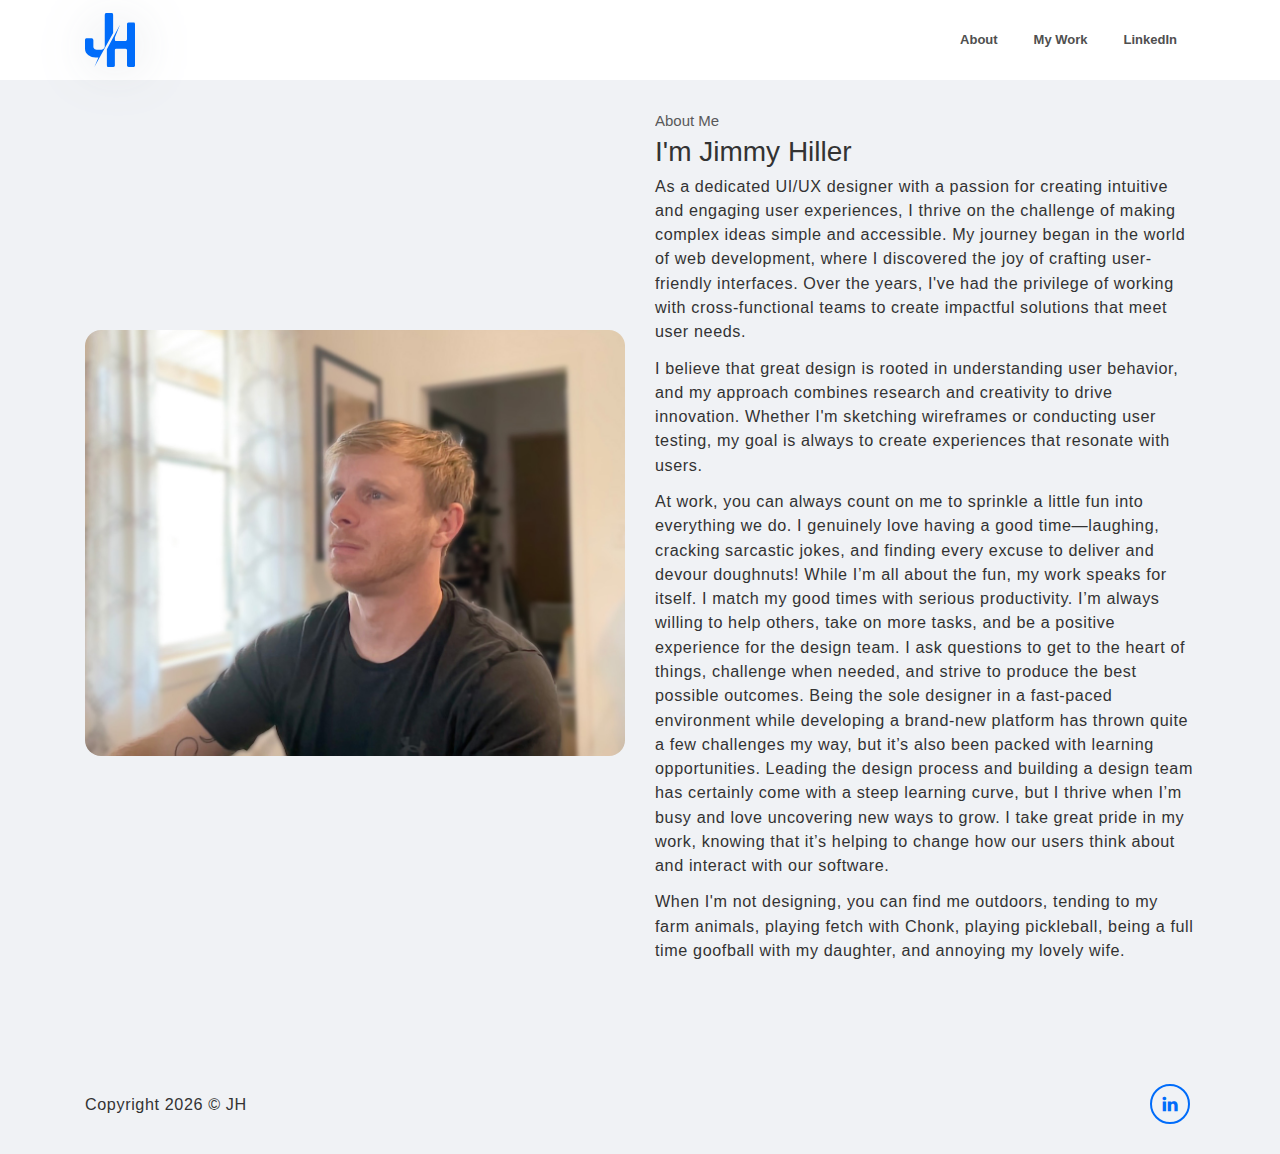
==== commit 19087870: "about updates" ====
--- a/about.html
+++ b/about.html
@@ -48,7 +48,11 @@
                     <h6 class="title">I'm Jimmy Hiller</h6>
                     <p>As a dedicated UI/UX designer with a passion for creating intuitive and engaging user experiences, I thrive on the challenge of making complex ideas simple and accessible. My journey began in the world of web development, where I discovered the joy of crafting user-friendly interfaces. Over the years, I've had the privilege of working with cross-functional teams to create impactful solutions that meet user needs.</p>
                     <p>I believe that great design is rooted in understanding user behavior, and my approach combines research and creativity to drive innovation. Whether I'm sketching wireframes or conducting user testing, my goal is always to create experiences that resonate with users.</p>
+                    <p>At work, you can always count on me to sprinkle a little fun into everything we do. I genuinely love having a good time—laughing, cracking sarcastic jokes, and finding every excuse to deliver and devour doughnuts! While I’m all about the fun, my work speaks for itself. I match my good times with serious productivity. I’m always willing to help others, take on more tasks, and be a positive experience for the design team. I ask questions to get to the heart of things, challenge when needed, and strive to produce the best possible outcomes.
+
+                        Being the sole designer in a fast-paced environment while developing a brand-new platform has thrown quite a few challenges my way, but it’s also been packed with learning opportunities. Leading the design process and building a design team has certainly come with a steep learning curve, but I thrive when I’m busy and love uncovering new ways to grow. I take great pride in my work, knowing that it’s helping to change how our users think about and interact with our software.</p>
                     <p>When I'm not designing, you can find me outdoors, tending to my farm animals, playing fetch with Chonk, playing pickleball, being a full time goofball with my daughter, and annoying my lovely wife.</p>
+
                 </div>
             </div>
         </div>
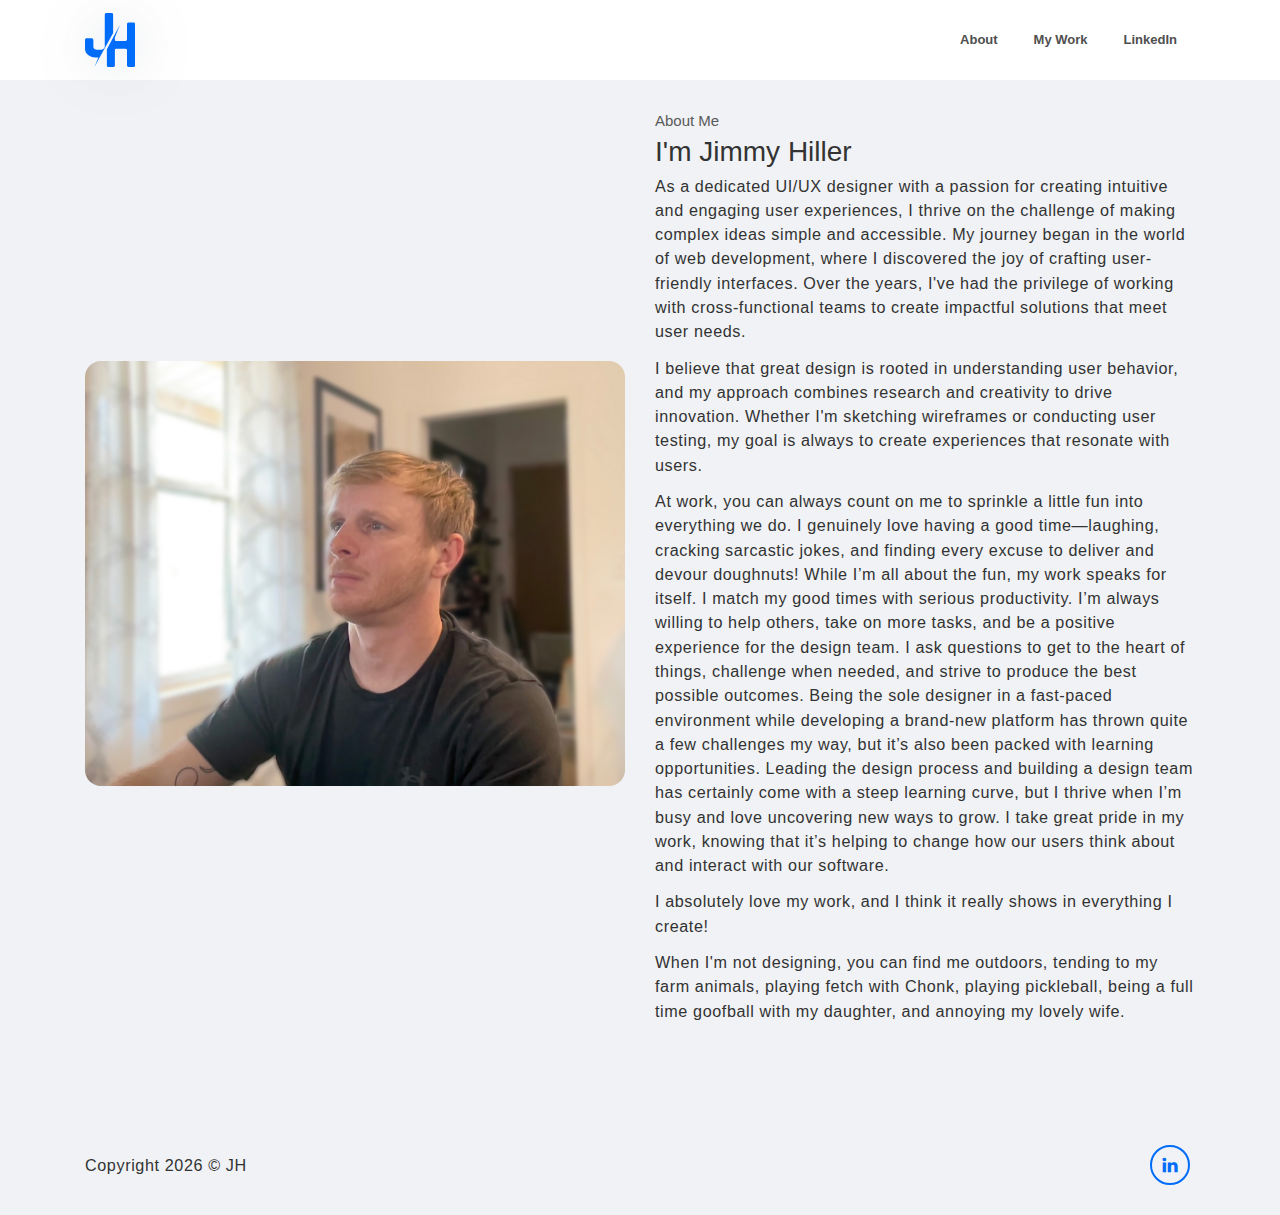
==== commit aeefc473: "about update" ====
--- a/about.html
+++ b/about.html
@@ -49,8 +49,8 @@
                     <p>As a dedicated UI/UX designer with a passion for creating intuitive and engaging user experiences, I thrive on the challenge of making complex ideas simple and accessible. My journey began in the world of web development, where I discovered the joy of crafting user-friendly interfaces. Over the years, I've had the privilege of working with cross-functional teams to create impactful solutions that meet user needs.</p>
                     <p>I believe that great design is rooted in understanding user behavior, and my approach combines research and creativity to drive innovation. Whether I'm sketching wireframes or conducting user testing, my goal is always to create experiences that resonate with users.</p>
                     <p>At work, you can always count on me to sprinkle a little fun into everything we do. I genuinely love having a good time—laughing, cracking sarcastic jokes, and finding every excuse to deliver and devour doughnuts! While I’m all about the fun, my work speaks for itself. I match my good times with serious productivity. I’m always willing to help others, take on more tasks, and be a positive experience for the design team. I ask questions to get to the heart of things, challenge when needed, and strive to produce the best possible outcomes.
-
-                        Being the sole designer in a fast-paced environment while developing a brand-new platform has thrown quite a few challenges my way, but it’s also been packed with learning opportunities. Leading the design process and building a design team has certainly come with a steep learning curve, but I thrive when I’m busy and love uncovering new ways to grow. I take great pride in my work, knowing that it’s helping to change how our users think about and interact with our software.</p>
+                    Being the sole designer in a fast-paced environment while developing a brand-new platform has thrown quite a few challenges my way, but it’s also been packed with learning opportunities. Leading the design process and building a design team has certainly come with a steep learning curve, but I thrive when I’m busy and love uncovering new ways to grow. I take great pride in my work, knowing that it’s helping to change how our users think about and interact with our software.</p>
+                    <p>I absolutely love my work, and I think it really shows in everything I create!</p>
                     <p>When I'm not designing, you can find me outdoors, tending to my farm animals, playing fetch with Chonk, playing pickleball, being a full time goofball with my daughter, and annoying my lovely wife.</p>
 
                 </div>
